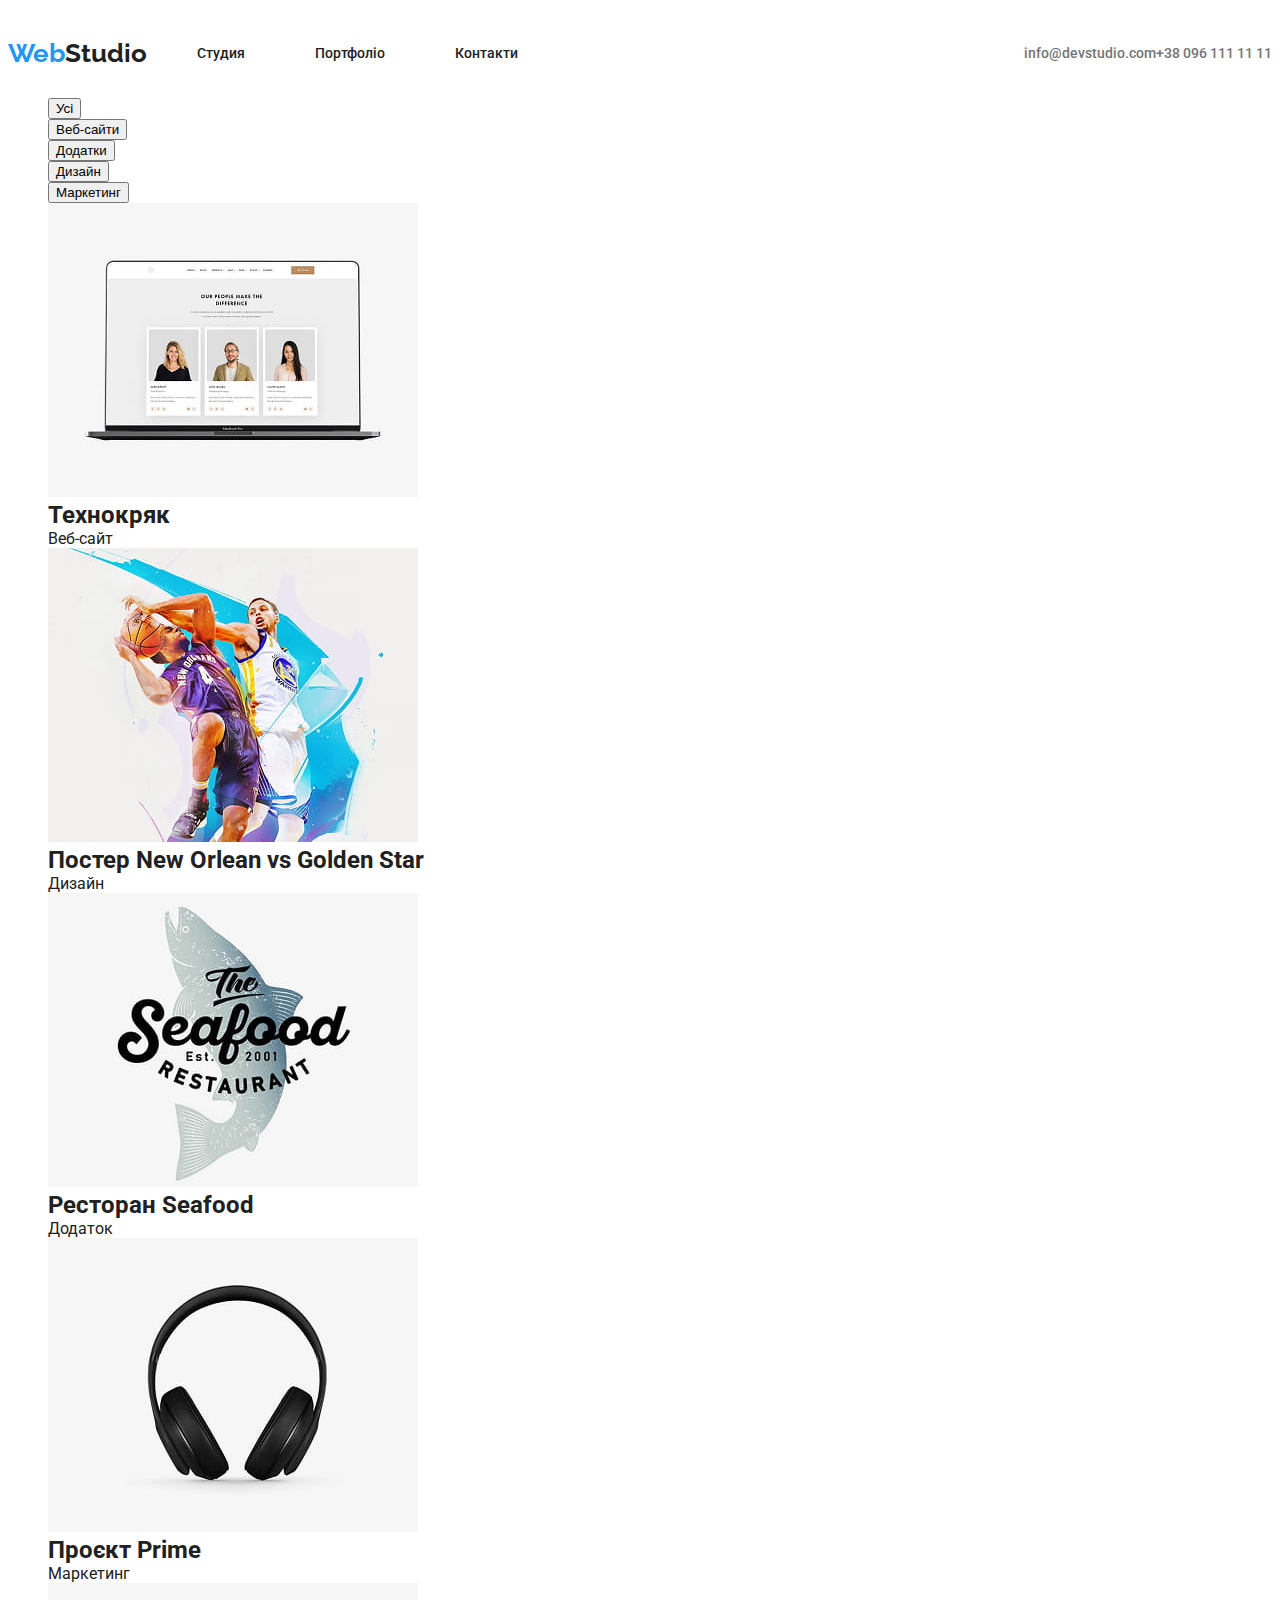
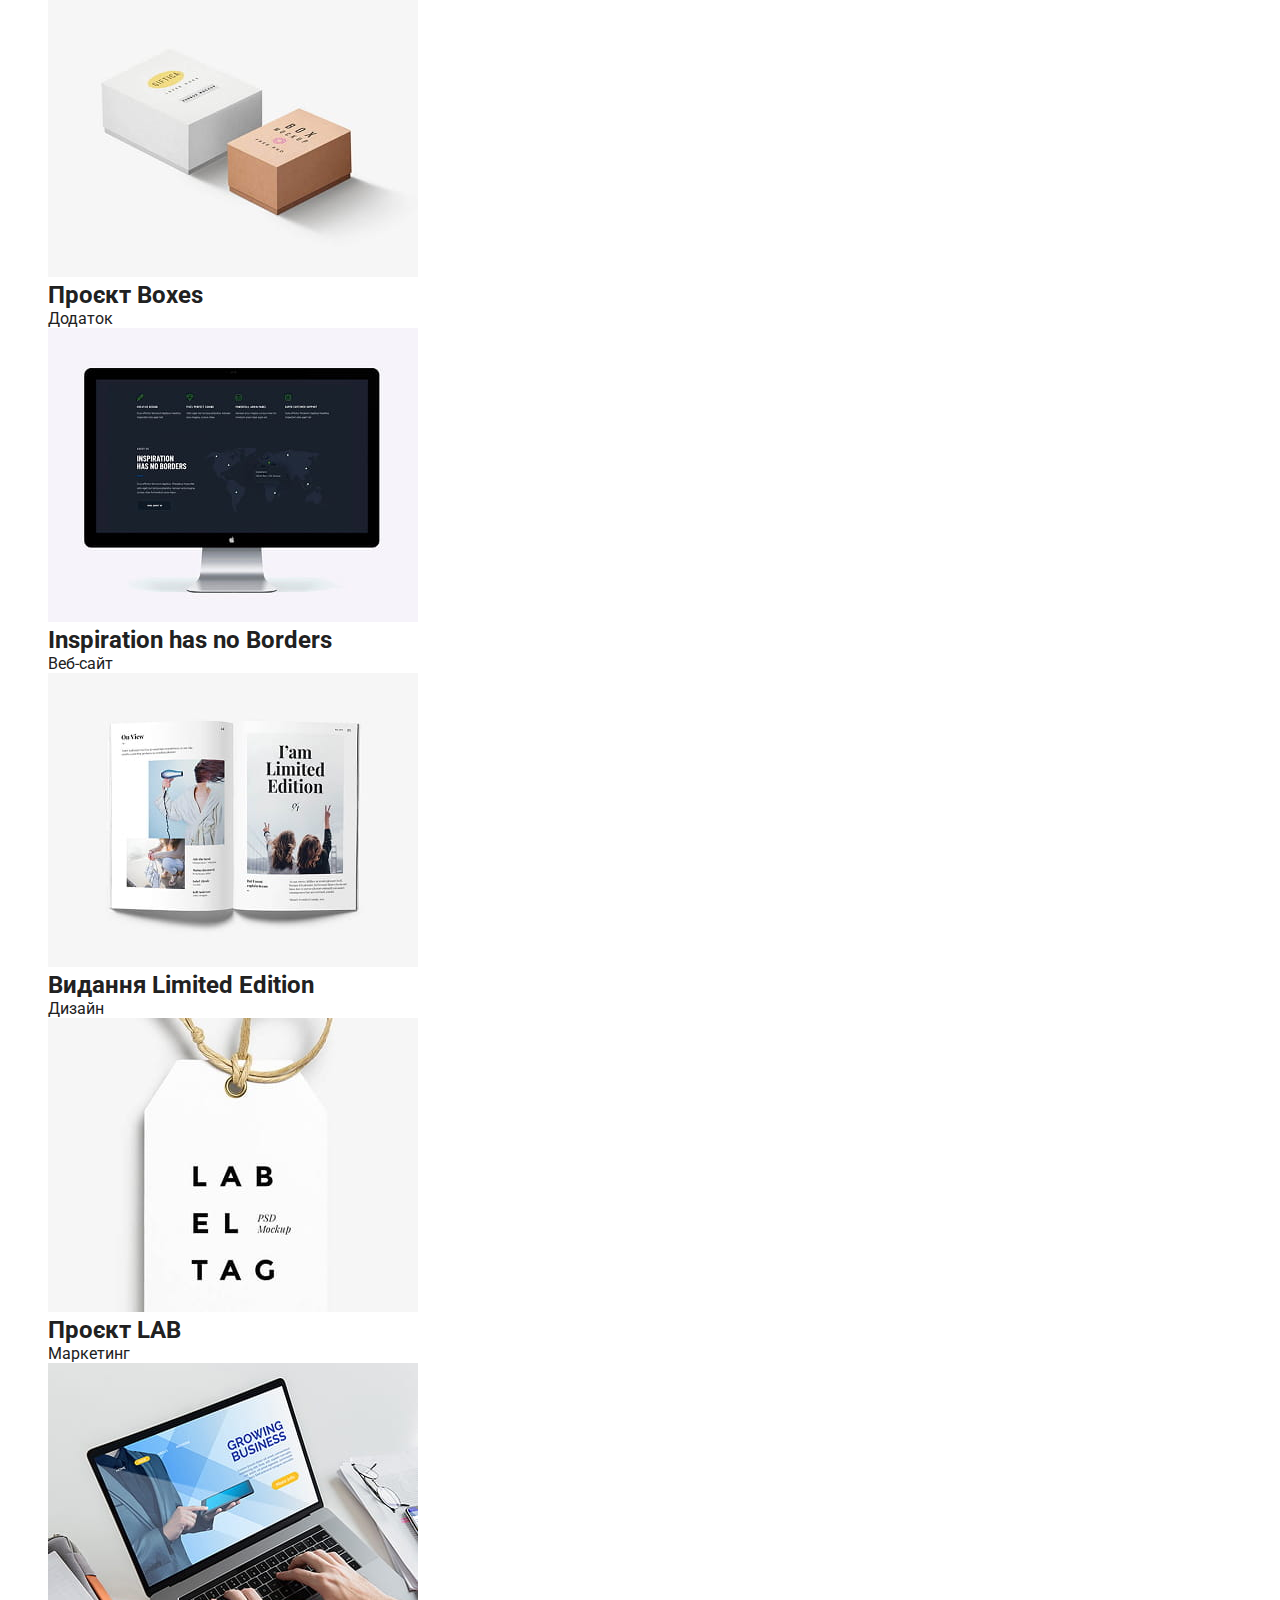
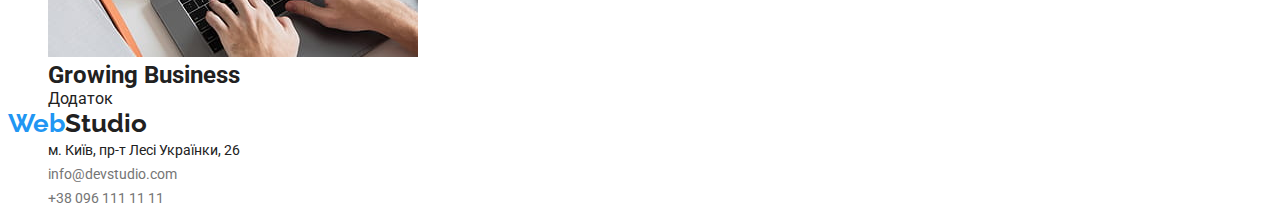
==== portfolio.html @ a26feb03 "add files" ====
<!DOCTYPE html>
<html lang="en">
  <head>
    <meta charset="UTF-8" />
    <meta name="viewport" content="width=device-width, initial-scale=1.0" />
    <title>Document</title>
    <link
      href="https://fonts.googleapis.com/css2?family=Raleway:wght@700&family=Roboto:wght@100..900&display=swap"
      rel="stylesheet"
    />
    <link
      href="https://cdnjs.cloudflare.com/ajax/libs/modern-normalize/3.0.1/modern-normalize.min.css"
    />
    <link rel="stylesheet" href="./css/styles.css" />
  </head>
  <body>
    <header>
      <nav class="navigation">
        <a href="" class="logo"><span class="logo-accent">Web</span>Studio</a>
        <ul class="menu-list">
          <li class="item"><a href="./index.html" class="link">Студия</a></li>
          <li class="item"><a href="./portfolio.html" class="link">Портфоліо</a></li>
          <li class="item"><a href="" class="link">Контакти</a></li>
        </ul>
        <a href="mailto: info@devstudio.com" class="link-adress">info@devstudio.com</a>
        <a href="tel: +38 096 111 11 11" class="link-adress">+38 096 111 11 11</a>
      </nav>
    </header>
    <main>
      <section>
        <ul>
          <li><button type="button">Усі</button></li>
          <li><button type="button">Веб-сайти</button></li>
          <li><button type="button">Додатки</button></li>
          <li><button type="button">Дизайн</button></li>
          <li><button type="button">Маркетинг</button></li>
        </ul>
        <ul>
          <li>
            <img src="./images/imgOne (3).jpg" alt="" width="370px" />
            <h2>Технокряк</h2>
            <p>Веб-сайт</p>
          </li>
          <li>
            <img src="./images/imgTwo (2).jpg" alt="" width="370px" />
            <h2>Постер New Orlean vs Golden Star</h2>
            <p>Дизайн</p>
          </li>
          <li>
            <img src="./images/imgThree (2).jpg" alt="" width="370px" />
            <h2>Ресторан Seafood</h2>
            <p>Додаток</p>
          </li>
          <li>
            <img src="./images/imgFour.jpg" alt="" width="370px" />
            <h2>Проєкт Prime</h2>
            <p>Маркетинг</p>
          </li>
          <li>
            <img src="./images/imgFive.jpg" alt="" width="370px" />
            <h2>Проєкт Boxes</h2>
            <p>Додаток</p>
          </li>
          <li>
            <img src="./images/imgSix.jpg" alt="" width="370px" />
            <h2>Inspiration has no Borders</h2>
            <p>Веб-сайт</p>
          </li>
          <li>
            <img src="./images/imgSeven.jpg" alt="" width="370px" />
            <h2>Видання Limited Edition</h2>
            <p>Дизайн</p>
          </li>
          <li>
            <img src="./images/imgEght.jpg" alt="" width="370px" />
            <h2>Проєкт LAB</h2>
            <p>Маркетинг</p>
          </li>
          <li>
            <img src="./images/imgNine.jpg" alt="" width="370px" />
            <h2>Growing Business</h2>
            <p>Додаток</p>
          </li>
        </ul>
      </section>
      <footer class="footer">
        <a href="" class="logo"><span class="logo-accent">Web</span>Studio</a>
        <address class="adress">
          <ul class="list">
            <li class="item">
              <a href="" class="link-adress"> м. Київ, пр-т Лесі Українки, 26 </a>
            </li>
            <li class="item">
              <a href="mailto: info@devstudio.com" class="link">info@devstudio.com</a>
            </li>
            <li class="item">
              <a href="tel: +38 096 111 11 11" class="link">+38 096 111 11 11</a>
            </li>
          </ul>
        </address>
      </footer>
    </main>
  </body>
</html>
---- css/styles.css ----
:root {
  --color-primery: #f0f0f0;
  --color-title: #212121;
  --color-parragraph: #757575;
  --color-accent: #2196f3;
}

* {
  list-style: none;
  text-decoration: none;
}

h1,
h2,
h3,
h4,
p,
ul {
  margin-top: 0;
  margin-bottom: 0;
}

body {
  color: var(--color-title);
  font-family: Roboto;
}

.container {
  max-width: 1230px;
  margin: 0 auto;
  padding: 0 15px;
  outline: 1px solid tomato;
}

.navigation {
  display: flex;
  align-items: center;
  font-weight: 500;
  font-size: 14px;
  line-height: 1.17;
  letter-spacing: 2%;
}

/* menu-list */

.menu-list {
  display: flex;
  align-items: center;
  margin-right: auto;
  margin-top: 0;
  margin-bottom: 0;
}

.menu-list .item {
  padding: 21px 0;
}

.menu-list .item:nth-last-child(1n + 2) {
  margin-right: 50px;
}

.menu-list .link {
  display: inline-block;
  padding: 16px 10px;
}

.contact-list {
  display: flex;
  align-items: center;
}

.contact-list .item:first-child {
  margin-right: 50px;
}

.navigation .logo,
.footer .logo {
  font-family: Raleway;
  font-weight: 700;
  font-size: 26px;
  line-height: 1.17;
  letter-spacing: 3%;

  color: var(--color-title);
}

.logo .logo-accent {
  color: var(--color-accent);
}

.navigation .link {
  color: var(--color-title);
}

.navigation .link:hover {
  color: var(--color-accent);
}

.navigation .link-adress {
  color: var(--color-parragraph);
}

.navigation .link-adress:hover {
  color: var(--color-accent);
}

.hero {
  font-weight: 900;
  font-size: 44px;
  line-height: 1.36;
  letter-spacing: 6%;
  text-align: center;
  color: var(--color-title);
}

.hero .button {
  font-weight: 700;
  font-size: 16px;
  line-height: 1.87;
  letter-spacing: 6%;

  color: var(--color-primery);
  background-color: var(--color-accent);
  border: none;
  border-radius: 4px;
  cursor: pointer;
}

.about h2 {
  display: none;
}

.about .title {
  margin-top: 0;
  margin-bottom: 0;
  font-family: Roboto;
  font-weight: 700;
  font-size: 14px;
  line-height: 16.41px;
  letter-spacing: 3%;
}

.about .paragraphe {
  font-family: Roboto;
  font-size: 14px;
  line-height: 24px;
  letter-spacing: 3%;
}

.work .title {
  font-family: Roboto;
  font-weight: 700;
  font-size: 36px;
  line-height: 1.17;
  letter-spacing: 3%;
  text-align: center;
}

.team .title {
  font-weight: 700;
  font-size: 36px;
  line-height: 1.17;
  letter-spacing: 3%;
  text-align: center;
}

.team .description {
  font-family: Roboto;
  font-size: 16px;
  line-height: 18.75px;
  letter-spacing: 3%;
  text-align: center;
  color: var(--color-parragraph);
}

.adress .link {
  font-size: 14px;
  line-height: 1.71;
  letter-spacing: 3%;
  font-style: normal;

  color: var(--color-parragraph);
}

.adress .link:hover {
  color: var(--color-accent);
}

.adress .link-adress {
  font-size: 14px;
  line-height: 1.71;
  letter-spacing: 3%;
  font-style: normal;

  color: var(--color-title);
}

.link-adress:hover {
  color: var(--color-accent);
}
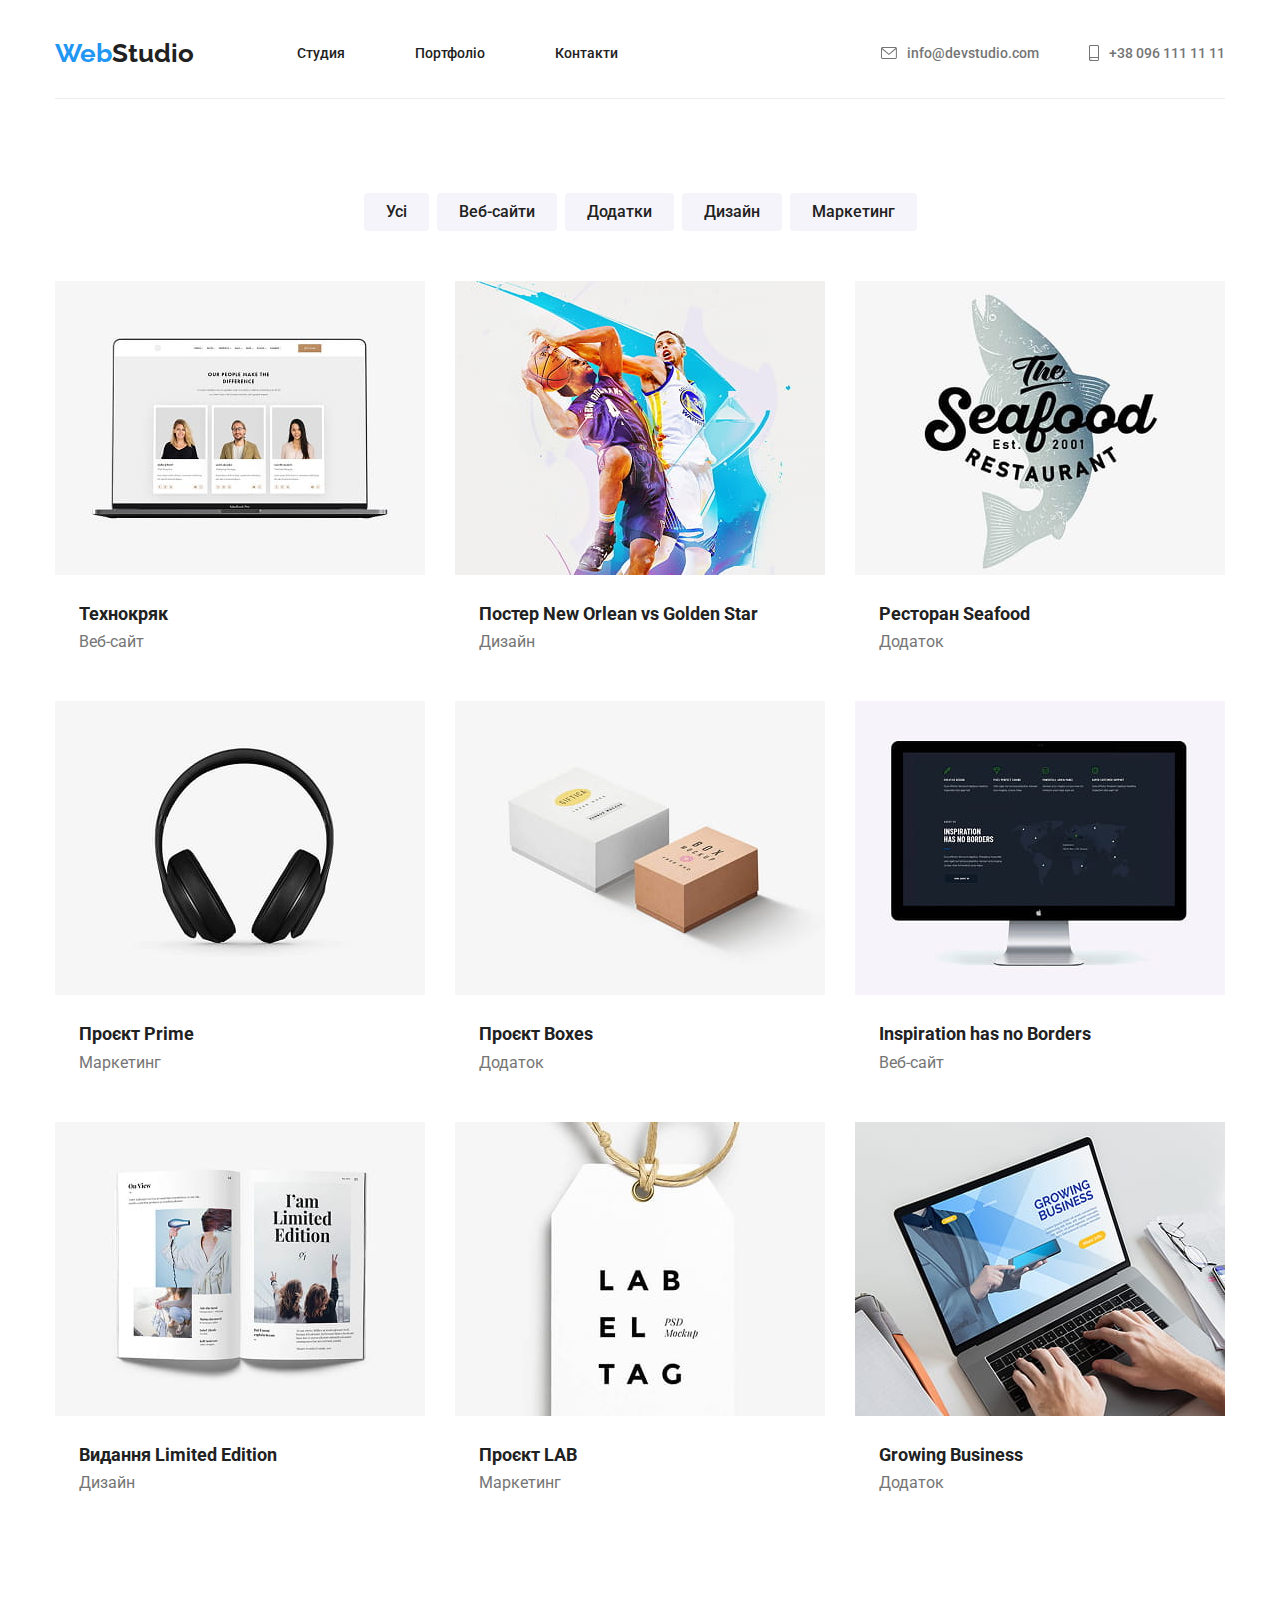
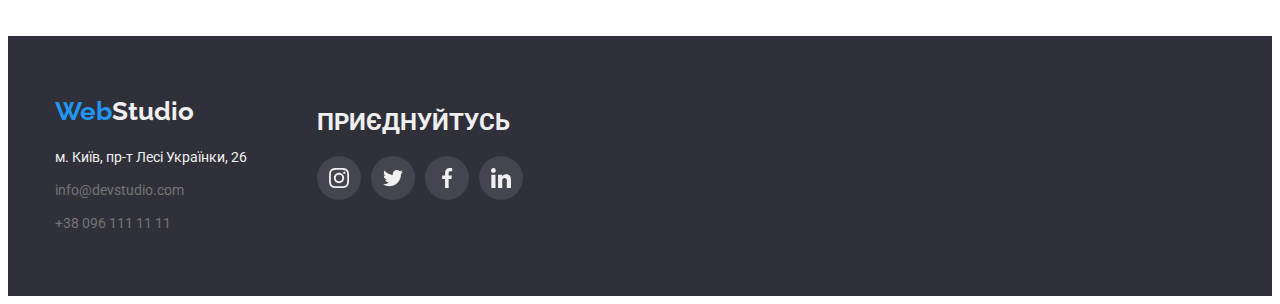
==== commit 4ff4125b: "add efeckts" ====
--- a/portfolio.html
+++ b/portfolio.html
@@ -15,89 +15,146 @@
   </head>
   <body>
     <header>
-      <nav class="navigation">
-        <a href="" class="logo"><span class="logo-accent">Web</span>Studio</a>
-        <ul class="menu-list">
-          <li class="item"><a href="./index.html" class="link">Студия</a></li>
-          <li class="item"><a href="./portfolio.html" class="link">Портфоліо</a></li>
-          <li class="item"><a href="" class="link">Контакти</a></li>
-        </ul>
-        <a href="mailto: info@devstudio.com" class="link-adress">info@devstudio.com</a>
-        <a href="tel: +38 096 111 11 11" class="link-adress">+38 096 111 11 11</a>
-      </nav>
+      <div class="container">
+        <nav class="navigation">
+          <a href="" class="logo"><span class="logo-accent">Web</span>Studio</a>
+          <ul class="menu-list">
+            <li class="item accent"><a href="./index.html" class="link">Студия</a></li>
+            <li class="item"><a href="./portfolio.html" class="link">Портфоліо</a></li>
+            <li class="item"><a href="" class="link">Контакти</a></li>
+          </ul>
+          <ul class="contact-list">
+            <li class="item">
+              <a href="mailto: info@devstudio.com" class="link-adress">
+                <svg class="icon-email">
+                  <use href="./images/symbol-defs.svg#icon-email"></use>
+                </svg>
+                info@devstudio.com</a
+              >
+            </li>
+            <li class="item">
+              <a href="tel: +38 096 111 11 11" class="link-adress">
+                <svg class="icon-phone">
+                  <use href="./images/symbol-defs.svg#icon-smartphone"></use>
+                </svg>
+                +38 096 111 11 11</a
+              >
+            </li>
+          </ul>
+        </nav>
+      </div>
     </header>
     <main>
-      <section>
-        <ul>
-          <li><button type="button">Усі</button></li>
-          <li><button type="button">Веб-сайти</button></li>
-          <li><button type="button">Додатки</button></li>
-          <li><button type="button">Дизайн</button></li>
-          <li><button type="button">Маркетинг</button></li>
-        </ul>
-        <ul>
-          <li>
-            <img src="./images/imgOne (3).jpg" alt="" width="370px" />
-            <h2>Технокряк</h2>
-            <p>Веб-сайт</p>
-          </li>
-          <li>
-            <img src="./images/imgTwo (2).jpg" alt="" width="370px" />
-            <h2>Постер New Orlean vs Golden Star</h2>
-            <p>Дизайн</p>
-          </li>
-          <li>
-            <img src="./images/imgThree (2).jpg" alt="" width="370px" />
-            <h2>Ресторан Seafood</h2>
-            <p>Додаток</p>
-          </li>
-          <li>
-            <img src="./images/imgFour.jpg" alt="" width="370px" />
-            <h2>Проєкт Prime</h2>
-            <p>Маркетинг</p>
-          </li>
-          <li>
-            <img src="./images/imgFive.jpg" alt="" width="370px" />
-            <h2>Проєкт Boxes</h2>
-            <p>Додаток</p>
-          </li>
-          <li>
-            <img src="./images/imgSix.jpg" alt="" width="370px" />
-            <h2>Inspiration has no Borders</h2>
-            <p>Веб-сайт</p>
-          </li>
-          <li>
-            <img src="./images/imgSeven.jpg" alt="" width="370px" />
-            <h2>Видання Limited Edition</h2>
-            <p>Дизайн</p>
-          </li>
-          <li>
-            <img src="./images/imgEght.jpg" alt="" width="370px" />
-            <h2>Проєкт LAB</h2>
-            <p>Маркетинг</p>
-          </li>
-          <li>
-            <img src="./images/imgNine.jpg" alt="" width="370px" />
-            <h2>Growing Business</h2>
-            <p>Додаток</p>
-          </li>
-        </ul>
+      <section class="portfolio">
+        <div class="container">
+          <ul class="list-portfolio-filter">
+            <li class="item"><button type="button">Усі</button></li>
+            <li class="item"><button type="button">Веб-сайти</button></li>
+            <li class="item"><button type="button">Додатки</button></li>
+            <li class="item"><button type="button">Дизайн</button></li>
+            <li class="item"><button type="button">Маркетинг</button></li>
+          </ul>
+          <ul class="list-portfolio">
+            <li class="item">
+              <img src="./images/imgOne (3).jpg" alt="" width="370px" />
+              <h2>Технокряк</h2>
+              <p>Веб-сайт</p>
+            </li>
+            <li class="item">
+              <img src="./images/imgTwo (2).jpg" alt="" width="370px" />
+              <h2>Постер New Orlean vs Golden Star</h2>
+              <p>Дизайн</p>
+            </li>
+            <li class="item">
+              <img src="./images/imgThree (2).jpg" alt="" width="370px" />
+              <h2>Ресторан Seafood</h2>
+              <p>Додаток</p>
+            </li>
+            <li class="item">
+              <img src="./images/imgFour.jpg" alt="" width="370px" />
+              <h2>Проєкт Prime</h2>
+              <p>Маркетинг</p>
+            </li>
+            <li class="item">
+              <img src="./images/imgFive.jpg" alt="" width="370px" />
+              <h2>Проєкт Boxes</h2>
+              <p>Додаток</p>
+            </li>
+            <li class="item">
+              <img src="./images/imgSix.jpg" alt="" width="370px" />
+              <h2>Inspiration has no Borders</h2>
+              <p>Веб-сайт</p>
+            </li>
+            <li class="item">
+              <img src="./images/imgSeven.jpg" alt="" width="370px" />
+              <h2>Видання Limited Edition</h2>
+              <p>Дизайн</p>
+            </li>
+            <li class="item">
+              <img src="./images/imgEght.jpg" alt="" width="370px" />
+              <h2>Проєкт LAB</h2>
+              <p>Маркетинг</p>
+            </li>
+            <li class="item">
+              <img src="./images/imgNine.jpg" alt="" width="370px" />
+              <h2>Growing Business</h2>
+              <p>Додаток</p>
+            </li>
+          </ul>
+        </div>
       </section>
       <footer class="footer">
-        <a href="" class="logo"><span class="logo-accent">Web</span>Studio</a>
-        <address class="adress">
-          <ul class="list">
-            <li class="item">
-              <a href="" class="link-adress"> м. Київ, пр-т Лесі Українки, 26 </a>
-            </li>
-            <li class="item">
-              <a href="mailto: info@devstudio.com" class="link">info@devstudio.com</a>
-            </li>
-            <li class="item">
-              <a href="tel: +38 096 111 11 11" class="link">+38 096 111 11 11</a>
-            </li>
-          </ul>
-        </address>
+        <div class="container">
+          <div>
+            <a href="" class="logo"><span class="logo-accent">Web</span>Studio</a>
+            <address class="adress">
+              <ul class="list">
+                <li class="item">
+                  <a href="" class="link-adress"> м. Київ, пр-т Лесі Українки, 26 </a>
+                </li>
+                <li class="item">
+                  <a href="mailto: info@devstudio.com" class="link">info@devstudio.com</a>
+                </li>
+                <li class="item">
+                  <a href="tel: +38 096 111 11 11" class="link">+38 096 111 11 11</a>
+                </li>
+              </ul>
+            </address>
+          </div>
+          <div class="social-box">
+            <h2>ПРИЄДНУЙТУСЬ</h2>
+            <ul class="social-list">
+              <li class="item">
+                <a href="">
+                  <svg class="icon-social" width="44px" height="44px">
+                    <use href="./images/symbol-defs.svg#instagram"></use>
+                  </svg>
+                </a>
+              </li>
+              <li class="item">
+                <a href="">
+                  <svg class="icon-social">
+                    <use href="./images/symbol-defs.svg#twitter"></use>
+                  </svg>
+                </a>
+              </li>
+              <li class="item">
+                <a href="">
+                  <svg class="icon-social">
+                    <use href="./images/symbol-defs.svg#facebook"></use>
+                  </svg>
+                </a>
+              </li>
+              <li class="item">
+                <a href="">
+                  <svg class="icon-social">
+                    <use href="./images/symbol-defs.svg#linkedin"></use>
+                  </svg>
+                </a>
+              </li>
+            </ul>
+          </div>
+        </div>
       </footer>
     </main>
   </body>
--- a/css/styles.css
+++ b/css/styles.css
@@ -3,21 +3,25 @@
   --color-title: #212121;
   --color-parragraph: #757575;
   --color-accent: #2196f3;
-}
-
-* {
+  --color-border: #afb1b8;
+}
+
+*,
+*::before,
+*::after {
   list-style: none;
   text-decoration: none;
+  box-sizing: border-box;
 }
 
 h1,
 h2,
 h3,
-h4,
 p,
 ul {
   margin-top: 0;
   margin-bottom: 0;
+  padding: 0;
 }
 
 body {
@@ -26,13 +30,21 @@
 }
 
 .container {
-  max-width: 1230px;
+  max-width: 1200px;
   margin: 0 auto;
   padding: 0 15px;
-  outline: 1px solid tomato;
+  /* outline: 1px solid tomato; */
+}
+
+.container.hero {
+  max-width: 1600px;
+  background-color: #2f303a;
+  text-align: center;
+  height: 600px;
 }
 
 .navigation {
+  border-bottom: 1px solid #ececec;
   display: flex;
   align-items: center;
   font-weight: 500;
@@ -41,6 +53,44 @@
   letter-spacing: 2%;
 }
 
+.navigation .logo {
+  margin-right: 93px;
+}
+
+.container.hero .title {
+  max-width: 696px;
+  margin-left: auto;
+  margin-right: auto;
+  padding-top: 200px;
+  font-weight: 900;
+  font-size: 44px;
+  line-height: 1.36;
+  letter-spacing: 6%;
+}
+
+.hero {
+  background-image: url('../images/BG.jpg');
+  background-repeat: no-repeat;
+  background-position: center;
+  color: var(--color-primery);
+}
+
+.hero .button {
+  font-weight: 700;
+  font-size: 16px;
+  line-height: 1.87;
+  letter-spacing: 6%;
+
+  width: 216px;
+  height: 50px;
+  margin-top: 30px;
+  color: var(--color-primery);
+  background-color: var(--color-accent);
+  border: none;
+  border-radius: 4px;
+  cursor: pointer;
+}
+
 /* menu-list */
 
 .menu-list {
@@ -71,6 +121,11 @@
 
 .contact-list .item:first-child {
   margin-right: 50px;
+}
+
+.contact-list .link-adress {
+  display: flex;
+  align-items: center;
 }
 
 .navigation .logo,
@@ -102,28 +157,6 @@
 
 .navigation .link-adress:hover {
   color: var(--color-accent);
-}
-
-.hero {
-  font-weight: 900;
-  font-size: 44px;
-  line-height: 1.36;
-  letter-spacing: 6%;
-  text-align: center;
-  color: var(--color-title);
-}
-
-.hero .button {
-  font-weight: 700;
-  font-size: 16px;
-  line-height: 1.87;
-  letter-spacing: 6%;
-
-  color: var(--color-primery);
-  background-color: var(--color-accent);
-  border: none;
-  border-radius: 4px;
-  cursor: pointer;
 }
 
 .about h2 {
@@ -140,6 +173,25 @@
   letter-spacing: 3%;
 }
 
+.about .list {
+  display: flex;
+  padding-top: 94px;
+  padding-bottom: 94px;
+}
+
+.about .title {
+  margin-bottom: 10px;
+}
+
+.about .item {
+  width: 270px;
+  margin-right: 30px;
+}
+
+.about .item:last-child {
+  margin-right: 0;
+}
+
 .about .paragraphe {
   font-family: Roboto;
   font-size: 14px;
@@ -147,7 +199,25 @@
   letter-spacing: 3%;
 }
 
+.about .icon-box {
+  display: flex;
+  align-items: center;
+  justify-content: center;
+  background: #f5f4fa;
+  border-radius: 4px;
+  margin-bottom: 30px;
+
+  width: 270px;
+  height: 120px;
+}
+
+.about .icon-about {
+  width: 70px;
+  height: 70px;
+}
+
 .work .title {
+  margin-bottom: 50px;
   font-family: Roboto;
   font-weight: 700;
   font-size: 36px;
@@ -156,12 +226,56 @@
   text-align: center;
 }
 
+.work-list {
+  display: flex;
+  padding-bottom: 94px;
+}
+
+.work .item {
+  margin-right: 30px;
+}
+
+.work .item:last-child {
+  margin-right: 0;
+}
+
 .team .title {
+  padding-top: 94px;
+  padding-bottom: 50px;
   font-weight: 700;
   font-size: 36px;
   line-height: 1.17;
   letter-spacing: 3%;
   text-align: center;
+}
+
+.team-list {
+  display: flex;
+  padding-bottom: 94px;
+  text-align: center;
+}
+
+.team-list .item {
+  background-color: #ffffff;
+  margin-right: 30px;
+  border-radius: 4px;
+  box-shadow: 0px 4px 10px rgba(0, 0, 0, 0.1);
+}
+
+.team {
+  background-color: #f5f4fa;
+}
+
+.team .item:last-child {
+  margin-right: 0;
+}
+
+.team-list img {
+  margin-bottom: 30px;
+}
+
+.team-list .name {
+  margin-bottom: 10px;
 }
 
 .team .description {
@@ -171,6 +285,19 @@
   letter-spacing: 3%;
   text-align: center;
   color: var(--color-parragraph);
+  margin-bottom: 16px;
+}
+
+.footer {
+  background-color: #2f303a;
+}
+
+.footer .logo {
+  display: inline-block;
+
+  color: var(--color-primery);
+  margin-top: 60px;
+  margin-bottom: 20px;
 }
 
 .adress .link {
@@ -186,15 +313,269 @@
   color: var(--color-accent);
 }
 
+.adress .item {
+  margin-bottom: 9px;
+}
+
+.adress .item:last-child {
+  margin-bottom: 0;
+  padding-bottom: 60px;
+}
+
 .adress .link-adress {
   font-size: 14px;
   line-height: 1.71;
   letter-spacing: 3%;
   font-style: normal;
 
+  color: var(--color-primery);
+}
+
+.link-adress:hover {
+  color: var(--color-accent);
+}
+
+/* PORTFOLIO */
+
+.list-portfolio-filter {
+  display: flex;
+  justify-content: center;
+  margin-bottom: 50px;
+  margin-top: 94px;
+}
+
+.list-portfolio-filter button {
+  padding: 6px 22px;
+  border-radius: 4px;
+  background: #f5f4fa;
+  border: none;
   color: var(--color-title);
-}
-
-.link-adress:hover {
-  color: var(--color-accent);
-}
+
+  font-family: Roboto;
+  font-weight: 500;
+  font-size: 16px;
+  line-height: 1.62;
+}
+
+.list-portfolio-filter .item {
+  width: calc(100% / 3)- 60px;
+
+  margin-right: 8px;
+}
+
+.list-portfolio-filter .item:last-child {
+  margin-right: 0;
+}
+
+.list-portfolio-filter button:hover {
+  background: var(--color-accent);
+  color: var(--color-primery);
+  cursor: pointer;
+}
+
+.list-portfolio {
+  display: flex;
+  flex-wrap: wrap;
+  /* justify-content: space-between; */
+  padding-bottom: 94px;
+}
+
+.list-portfolio .item {
+  width: calc(100% / 3) - 60px;
+  margin-right: 30px;
+  margin-bottom: 30px;
+}
+
+.list-portfolio .item:nth-last-child(3n + 1) {
+  margin-right: 0;
+}
+
+.list-portfolio img {
+  display: inline-block;
+  margin-bottom: 20px;
+}
+
+.list-portfolio h2 {
+  font-size: 18px;
+  line-height: 1.62;
+  padding-left: 24px;
+
+  margin-bottom: 4px;
+}
+
+.list-portfolio p {
+  margin-bottom: 20px;
+  padding-left: 24px;
+  color: var(--color-parragraph);
+}
+
+.icon-email {
+  display: inline-block;
+  width: 16px;
+  height: 12px;
+  margin-right: 10px;
+  fill: currentColor;
+}
+
+.icon-phone {
+  display: inline-block;
+  width: 10px;
+  height: 16px;
+  margin-right: 10px;
+  fill: currentColor;
+}
+
+.icon-phone:hover {
+  fill: currentColor;
+}
+
+.list-clients {
+  display: flex;
+  padding-bottom: 94px;
+}
+
+.list-clients .item {
+  border: 1px solid var(--color-border);
+  border-radius: 4px;
+}
+
+.list-clients a {
+  width: 170px;
+  height: 92px;
+  display: flex;
+  align-items: center;
+  justify-content: center;
+}
+
+.list-clients a:hover {
+  color: var(--color-accent);
+}
+
+.team-list .social-list {
+  display: flex;
+  justify-content: center;
+  padding-bottom: 30px;
+}
+
+.team-list .social-list .item {
+  margin-right: 10px;
+  border-radius: 50px;
+  display: flex;
+  align-items: center;
+  justify-content: center;
+}
+
+.team-list .social-list .item:last-child {
+  margin-right: 0;
+}
+
+.team-list .social-list a {
+  display: inline-block;
+  display: flex;
+  align-items: center;
+  justify-content: center;
+  border-radius: 50%;
+  color: var(--color-border);
+  width: 44px;
+  height: 44px;
+}
+
+.team-list .social-list a:hover,
+.team-list .social-list .item:hover {
+  color: var(--color-primery);
+  background-color: var(--color-accent);
+}
+
+.icon-social {
+  fill: currentColor;
+  width: 20px;
+  height: 20px;
+}
+
+.list-clients .item {
+  display: flex;
+  align-items: center;
+  justify-content: center;
+  margin-right: 30px;
+}
+
+.list-clients .item:hover {
+  border-color: var(--color-accent);
+}
+
+.list-clients .item:last-child {
+  margin-right: 0;
+}
+
+.list-clients a {
+  color: var(--color-border);
+}
+
+.list-clients a:hover {
+  color: var(--color-accent);
+}
+
+.icon-client {
+  fill: currentColor;
+  width: 106px;
+  height: 60px;
+}
+
+.clients h2 {
+  font-size: 36px;
+  line-height: 1.17;
+  letter-spacing: 2%;
+  text-align: center;
+  padding-top: 94px;
+  padding-bottom: 50px;
+}
+
+.footer .container {
+  display: flex;
+}
+
+.footer .social-list {
+  display: flex;
+}
+
+.footer .social-list .item {
+  background-color: #ffffff1a;
+  border-radius: 50%;
+  margin-right: 10px;
+  display: flex;
+  align-items: center;
+  justify-content: center;
+}
+
+.footer .social-list .item:last-child {
+  margin-right: 0;
+}
+
+.footer .social-list a {
+  display: inline-block;
+  display: flex;
+  align-items: center;
+  justify-content: center;
+  border-radius: 50%;
+  color: var(--color-primery);
+  width: 44px;
+  height: 44px;
+}
+
+.footer .social-list a:hover {
+  background-color: var(--color-accent);
+}
+
+.footer .social-list .icon-social {
+  color: currentColor;
+}
+
+.footer h2 {
+  color: var(--color-primery);
+  padding-top: 72px;
+  padding-bottom: 20px;
+}
+
+.footer .social-box {
+  margin-left: 70px;
+}
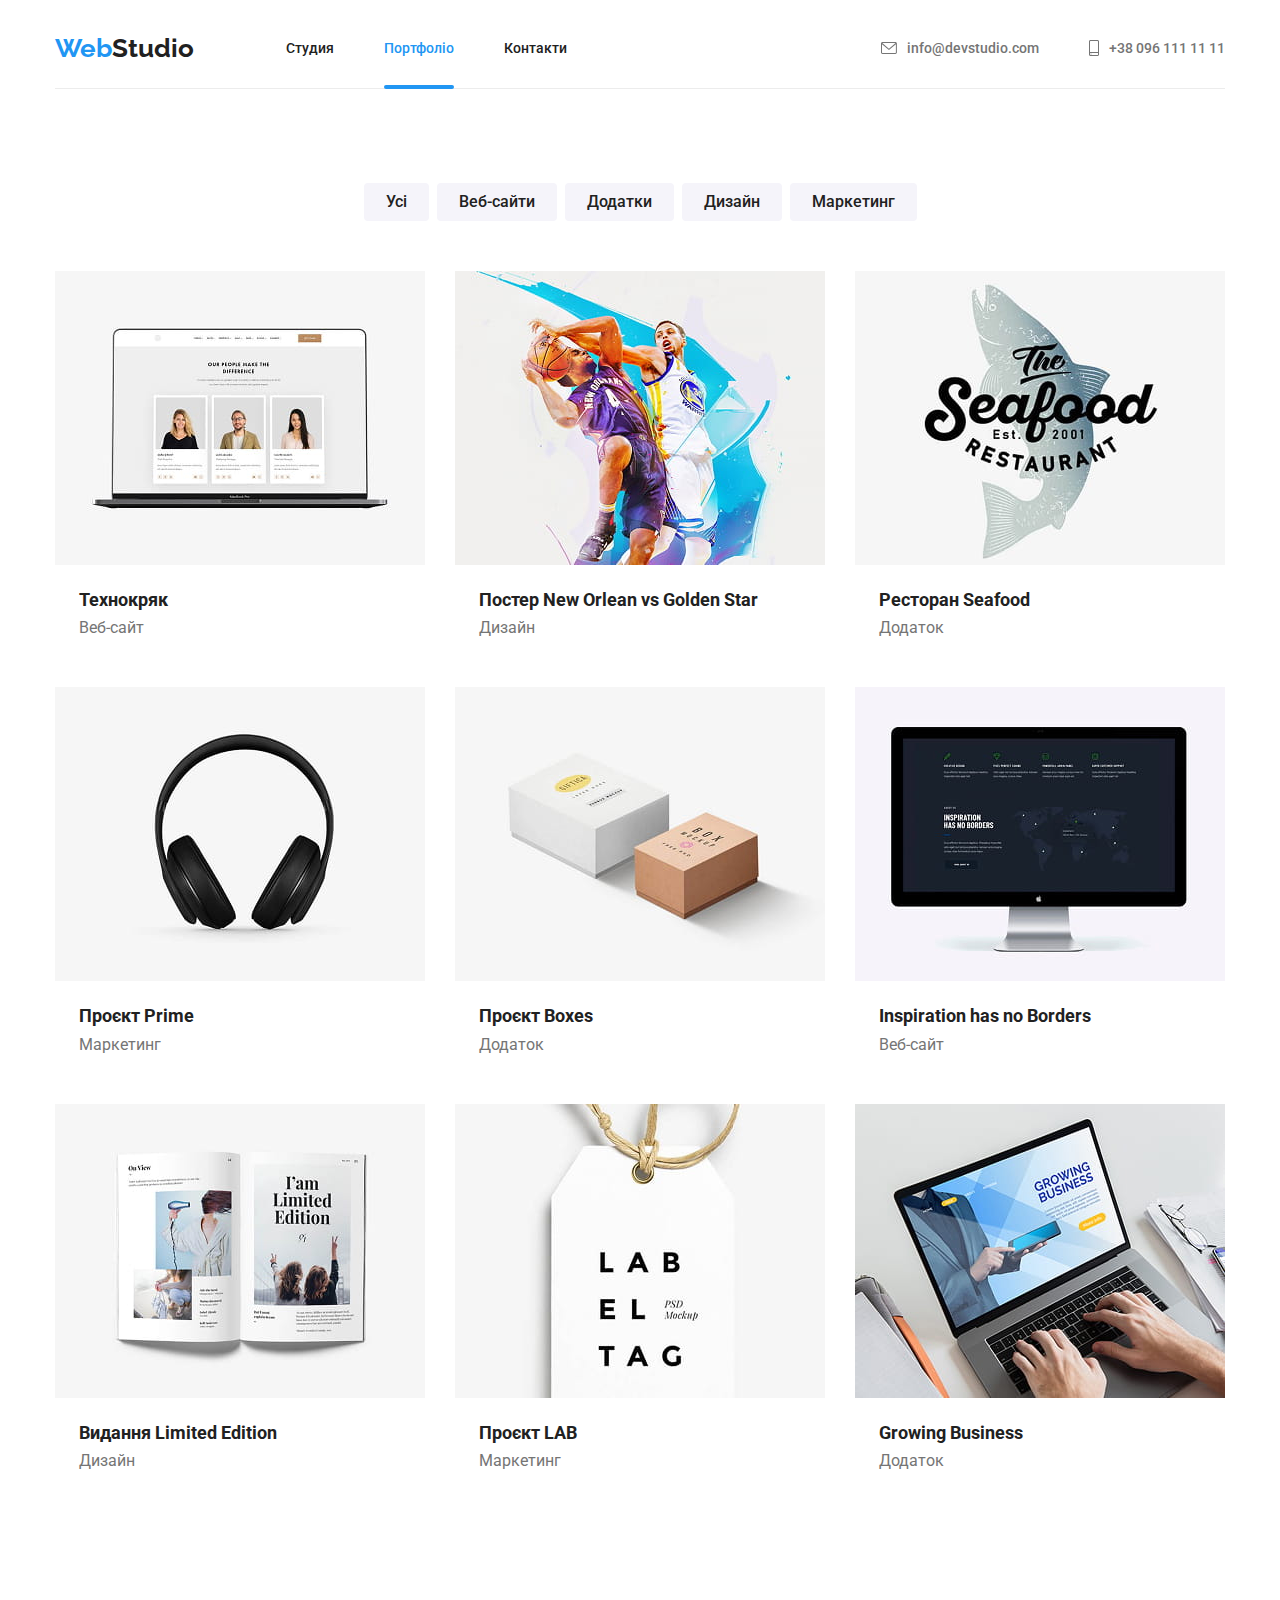
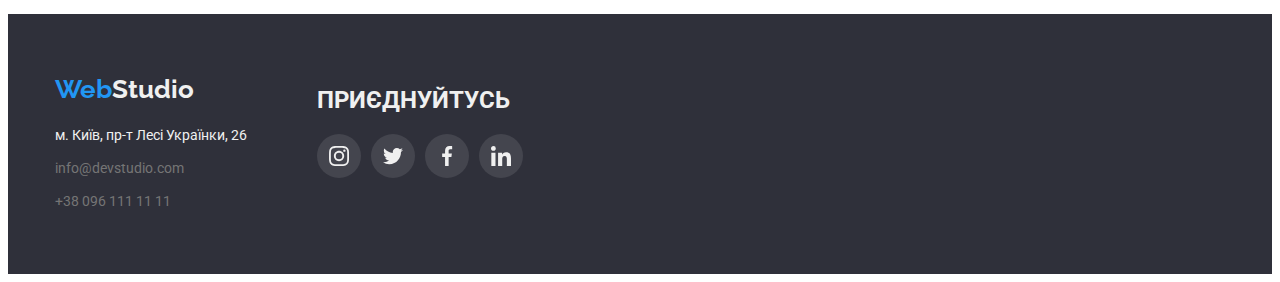
==== commit ea25f426: "add form" ====
--- a/portfolio.html
+++ b/portfolio.html
@@ -19,8 +19,10 @@
         <nav class="navigation">
           <a href="" class="logo"><span class="logo-accent">Web</span>Studio</a>
           <ul class="menu-list">
-            <li class="item accent"><a href="./index.html" class="link">Студия</a></li>
-            <li class="item"><a href="./portfolio.html" class="link">Портфоліо</a></li>
+            <li class="item"><a href="./index.html" class="link">Студия</a></li>
+            <li class="item accent">
+              <a href="./portfolio.html" class="link curent-page">Портфоліо</a>
+            </li>
             <li class="item"><a href="" class="link">Контакти</a></li>
           </ul>
           <ul class="contact-list">
@@ -56,47 +58,128 @@
           </ul>
           <ul class="list-portfolio">
             <li class="item">
-              <img src="./images/imgOne (3).jpg" alt="" width="370px" />
+              <div class="overlay">
+                <img src="./images/imgOne (3).jpg" alt="" width="370px" />
+                <div class="thumb">
+                  <p>
+                    Ресурс пропонує комплексні пропозиції з різним рівнем функціоналу та сервісів.
+                    Все це дозволить відвідувачу отримати вичерпні відомості про компанію чи
+                    приватну особу.
+                  </p>
+                </div>
+              </div>
               <h2>Технокряк</h2>
               <p>Веб-сайт</p>
             </li>
             <li class="item">
-              <img src="./images/imgTwo (2).jpg" alt="" width="370px" />
+              <div class="overlay">
+                <img src="./images/imgTwo (2).jpg" alt="" width="370px" />
+                <div class="thumb">
+                  <p>
+                    Ресурс пропонує комплексні пропозиції з різним рівнем функціоналу та сервісів.
+                    Все це дозволить відвідувачу отримати вичерпні відомості про компанію чи
+                    приватну особу.
+                  </p>
+                </div>
+              </div>
               <h2>Постер New Orlean vs Golden Star</h2>
               <p>Дизайн</p>
             </li>
             <li class="item">
-              <img src="./images/imgThree (2).jpg" alt="" width="370px" />
+              <div class="overlay">
+                <img src="./images/imgThree (2).jpg" alt="" width="370px" />
+                <div class="thumb">
+                  <p>
+                    Ресурс пропонує комплексні пропозиції з різним рівнем функціоналу та сервісів.
+                    Все це дозволить відвідувачу отримати вичерпні відомості про компанію чи
+                    приватну особу.
+                  </p>
+                </div>
+              </div>
               <h2>Ресторан Seafood</h2>
               <p>Додаток</p>
             </li>
             <li class="item">
-              <img src="./images/imgFour.jpg" alt="" width="370px" />
+              <div class="overlay">
+                <img src="./images/imgFour.jpg" alt="" width="370px" />
+                <div class="thumb">
+                  <p>
+                    Ресурс пропонує комплексні пропозиції з різним рівнем функціоналу та сервісів.
+                    Все це дозволить відвідувачу отримати вичерпні відомості про компанію чи
+                    приватну особу.
+                  </p>
+                </div>
+              </div>
               <h2>Проєкт Prime</h2>
               <p>Маркетинг</p>
             </li>
             <li class="item">
-              <img src="./images/imgFive.jpg" alt="" width="370px" />
+              <div class="overlay">
+                <img src="./images/imgFive.jpg" alt="" width="370px" />
+                <div class="thumb">
+                  <p>
+                    Ресурс пропонує комплексні пропозиції з різним рівнем функціоналу та сервісів.
+                    Все це дозволить відвідувачу отримати вичерпні відомості про компанію чи
+                    приватну особу.
+                  </p>
+                </div>
+              </div>
               <h2>Проєкт Boxes</h2>
               <p>Додаток</p>
             </li>
             <li class="item">
-              <img src="./images/imgSix.jpg" alt="" width="370px" />
+              <div class="overlay">
+                <img src="./images/imgSix.jpg" alt="" width="370px" />
+                <div class="thumb">
+                  <p>
+                    Ресурс пропонує комплексні пропозиції з різним рівнем функціоналу та сервісів.
+                    Все це дозволить відвідувачу отримати вичерпні відомості про компанію чи
+                    приватну особу.
+                  </p>
+                </div>
+              </div>
               <h2>Inspiration has no Borders</h2>
               <p>Веб-сайт</p>
             </li>
             <li class="item">
-              <img src="./images/imgSeven.jpg" alt="" width="370px" />
+              <div class="overlay">
+                <img src="./images/imgSeven.jpg" alt="" width="370px" />
+                <div class="thumb">
+                  <p>
+                    Ресурс пропонує комплексні пропозиції з різним рівнем функціоналу та сервісів.
+                    Все це дозволить відвідувачу отримати вичерпні відомості про компанію чи
+                    приватну особу.
+                  </p>
+                </div>
+              </div>
               <h2>Видання Limited Edition</h2>
               <p>Дизайн</p>
             </li>
             <li class="item">
-              <img src="./images/imgEght.jpg" alt="" width="370px" />
+              <div class="overlay">
+                <img src="./images/imgEght.jpg" alt="" width="370px" />
+                <div class="thumb">
+                  <p>
+                    Ресурс пропонує комплексні пропозиції з різним рівнем функціоналу та сервісів.
+                    Все це дозволить відвідувачу отримати вичерпні відомості про компанію чи
+                    приватну особу.
+                  </p>
+                </div>
+              </div>
               <h2>Проєкт LAB</h2>
               <p>Маркетинг</p>
             </li>
             <li class="item">
-              <img src="./images/imgNine.jpg" alt="" width="370px" />
+              <div class="overlay">
+                <img src="./images/imgNine.jpg" alt="" width="370px" />
+                <div class="thumb">
+                  <p>
+                    Ресурс пропонує комплексні пропозиції з різним рівнем функціоналу та сервісів.
+                    Все це дозволить відвідувачу отримати вичерпні відомості про компанію чи
+                    приватну особу.
+                  </p>
+                </div>
+              </div>
               <h2>Growing Business</h2>
               <p>Додаток</p>
             </li>
--- a/css/styles.css
+++ b/css/styles.css
@@ -33,12 +33,28 @@
   max-width: 1200px;
   margin: 0 auto;
   padding: 0 15px;
-  /* outline: 1px solid tomato; */
+}
+
+.item.accent {
+  position: relative;
+}
+
+.curent-page::after {
+  position: absolute;
+  content: '';
+  display: block;
+  bottom: -1px;
+  left: 0;
+
+  width: 100%;
+  height: 4px;
+  border-radius: 2px;
+
+  background-color: var(--color-accent);
 }
 
 .container.hero {
   max-width: 1600px;
-  background-color: #2f303a;
   text-align: center;
   height: 600px;
 }
@@ -54,7 +70,7 @@
 }
 
 .navigation .logo {
-  margin-right: 93px;
+  margin-right: 92px;
 }
 
 .container.hero .title {
@@ -101,17 +117,18 @@
   margin-bottom: 0;
 }
 
-.menu-list .item {
-  padding: 21px 0;
-}
-
 .menu-list .item:nth-last-child(1n + 2) {
   margin-right: 50px;
 }
 
 .menu-list .link {
   display: inline-block;
-  padding: 16px 10px;
+  padding: 32px 0px;
+  color: var(--color-title);
+}
+
+.curent-page.link {
+  color: var(--color-accent);
 }
 
 .contact-list {
@@ -141,10 +158,6 @@
 
 .logo .logo-accent {
   color: var(--color-accent);
-}
-
-.navigation .link {
-  color: var(--color-title);
 }
 
 .navigation .link:hover {
@@ -231,7 +244,27 @@
   padding-bottom: 94px;
 }
 
+.work-list .overlay {
+  position: absolute;
+  left: 0;
+  bottom: 4px;
+
+  display: flex;
+  align-items: center;
+  justify-content: center;
+
+  width: 100%;
+  height: 70px;
+  text-transform: Uppercase;
+  font-weight: 700;
+  font-size: 14px;
+  line-height: 0.85;
+  color: var(--color-primery);
+  background-color: #2f303acc;
+}
+
 .work .item {
+  position: relative;
   margin-right: 30px;
 }
 
@@ -376,7 +409,6 @@
 .list-portfolio {
   display: flex;
   flex-wrap: wrap;
-  /* justify-content: space-between; */
   padding-bottom: 94px;
 }
 
@@ -384,6 +416,39 @@
   width: calc(100% / 3) - 60px;
   margin-right: 30px;
   margin-bottom: 30px;
+  cursor: pointer;
+}
+
+.list-portfolio .item:hover .thumb {
+  transform: translateY(0);
+}
+
+.list-portfolio .overlay {
+  position: relative;
+  overflow: hidden;
+  height: 294px;
+
+  font-size: 18px;
+  line-height: 1.55;
+}
+
+.list-portfolio .thumb {
+  position: absolute;
+  top: 0;
+  left: 0;
+  transform: translateY(101%);
+  transition: transform 250ms cubic-bezier(0.4, 0, 0.2, 1);
+
+  text-align: left;
+  width: 100%;
+  height: 100%;
+  background-color: #2196f3e5;
+}
+
+.list-portfolio .thumb p {
+  color: var(--color-primery);
+  padding: 24px 63px;
+  margin: 0;
 }
 
 .list-portfolio .item:nth-last-child(3n + 1) {
@@ -392,15 +457,14 @@
 
 .list-portfolio img {
   display: inline-block;
-  margin-bottom: 20px;
 }
 
 .list-portfolio h2 {
   font-size: 18px;
   line-height: 1.62;
   padding-left: 24px;
-
   margin-bottom: 4px;
+  margin-top: 20px;
 }
 
 .list-portfolio p {
